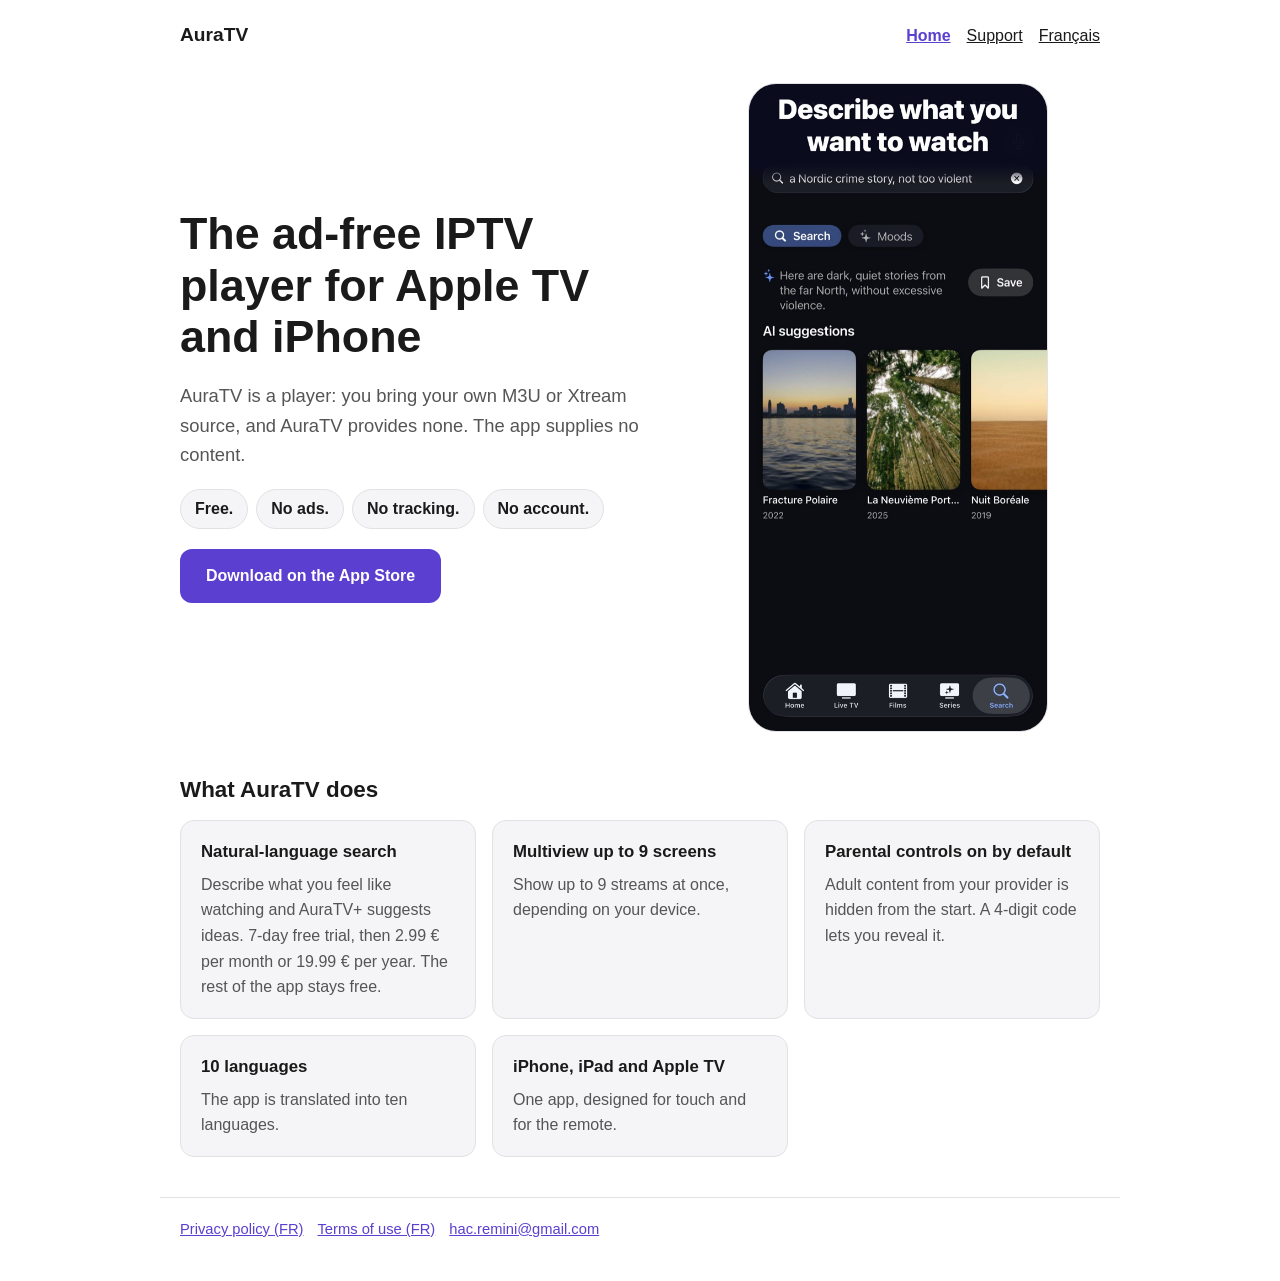
==== en/index.html @ 6ea377ec "feat(site): refondre l'accueil et ajouter la version anglaise" ====
<!doctype html>
<html lang="en"><head><meta charset="utf-8"><meta name="viewport" content="width=device-width, initial-scale=1">
<title>AuraTV: ad-free IPTV player for Apple TV and iPhone</title>
<meta name="description" content="AuraTV is a free IPTV player with no ads, no tracking and no account, for iPhone, iPad and Apple TV. You bring your own M3U or Xtream source.">
<link rel="canonical" href="https://oummas.github.io/auratv-site/en/">
<link rel="alternate" hreflang="fr" href="https://oummas.github.io/auratv-site/"><link rel="alternate" hreflang="en" href="https://oummas.github.io/auratv-site/en/"><link rel="alternate" hreflang="x-default" href="https://oummas.github.io/auratv-site/">
<meta property="og:type" content="website"><meta property="og:title" content="AuraTV: ad-free IPTV player for Apple TV and iPhone"><meta property="og:description" content="AuraTV is a free IPTV player with no ads, no tracking and no account, for iPhone, iPad and Apple TV. You bring your own M3U or Xtream source."><meta property="og:url" content="https://oummas.github.io/auratv-site/en/"><meta property="og:locale" content="en_US"><meta name="twitter:card" content="summary">
<link rel="stylesheet" href="../style.css">
</head><body>
<a class="skip" href="#main">Skip to content</a>
<header class="top"><a class="brand" href="./">AuraTV</a>
<nav aria-label="Navigation"><a href="./" aria-current="page">Home</a><a href="support.html">Support</a><a href="../index.html" hreflang="fr" lang="fr">Français</a></nav></header>
<main id="main">
<section class="hero"><div>
<h1>The ad-free IPTV player for Apple TV and iPhone</h1>
<p class="lead">AuraTV is a player: you bring your own M3U or Xtream source, and AuraTV provides none. The app supplies no content.</p>
<ul class="promises"><li>Free.</li><li>No ads.</li><li>No tracking.</li><li>No account.</li></ul>
<a class="btn" href="https://apps.apple.com/app/id6801504178">Download on the App Store</a>
</div><img src="../img/en-02-recherche-ia.jpg" width="540" height="1173" alt="Natural-language search in AuraTV, showing demo titles"></section>
<h2>What AuraTV does</h2><div class="grid"><div class="card"><h3>Natural-language search</h3><p>Describe what you feel like watching and AuraTV+ suggests ideas. 7-day free trial, then 2.99 € per month or 19.99 € per year. The rest of the app stays free.</p></div><div class="card"><h3>Multiview up to 9 screens</h3><p>Show up to 9 streams at once, depending on your device.</p></div><div class="card"><h3>Parental controls on by default</h3><p>Adult content from your provider is hidden from the start. A 4-digit code lets you reveal it.</p></div><div class="card"><h3>10 languages</h3><p>The app is translated into ten languages.</p></div><div class="card"><h3>iPhone, iPad and Apple TV</h3><p>One app, designed for touch and for the remote.</p></div></div>
</main><footer><a href="../confidentialite.html" hreflang="fr">Privacy policy (FR)</a><a href="../cgu.html" hreflang="fr">Terms of use (FR)</a><a href="mailto:hac.remini@gmail.com">hac.remini@gmail.com</a></footer></body></html>
---- style.css ----
:root{color-scheme:light dark;--bg:#fff;--fg:#1a1a1a;--muted:#555;--card:#f5f5f7;--border:#e2e2e5;--accent:#5b3fd0;--on-accent:#fff}
@media (prefers-color-scheme:dark){:root{--bg:#0f0f13;--fg:#f2f2f4;--muted:#a8a8b3;--card:#1a1a20;--border:#2a2a32;--accent:#a78bfa;--on-accent:#12101c}}
*{box-sizing:border-box}
html{-webkit-text-size-adjust:100%}
body{margin:0;background:var(--bg);color:var(--fg);font:1rem/1.6 -apple-system,BlinkMacSystemFont,"Segoe UI",Roboto,Helvetica,Arial,sans-serif}
a{color:var(--accent)}
a:focus-visible,summary:focus-visible{outline:3px solid var(--accent);outline-offset:3px;border-radius:6px}
.skip{position:absolute;left:-999px}
.skip:focus{left:12px;top:12px;background:var(--card);padding:8px 12px;border-radius:8px;z-index:9}
header.top,main,footer{max-width:960px;margin:0 auto;padding-left:20px;padding-right:20px}
header.top{display:flex;justify-content:space-between;align-items:center;gap:12px;flex-wrap:wrap;padding-top:20px;padding-bottom:8px}
.brand{font-weight:700;font-size:1.2rem;color:var(--fg);text-decoration:none}
nav a{margin-left:16px;color:var(--fg)}
nav a[aria-current="page"]{color:var(--accent);font-weight:600}
main{padding-top:24px;padding-bottom:40px}
h1{font-size:clamp(1.9rem,5vw,2.8rem);line-height:1.15;margin:0 0 16px}
h2{font-size:1.4rem;margin:40px 0 12px}
h3{font-size:1.05rem;margin:0 0 6px}
.lead{font-size:1.15rem;color:var(--muted);max-width:40em}
.hero{display:grid;gap:32px;align-items:center;grid-template-columns:1.2fr 1fr}
.hero img{width:100%;max-width:300px;height:auto;justify-self:center;border-radius:28px;border:1px solid var(--border)}
.btn{display:inline-block;margin:20px 0 4px;padding:14px 26px;border-radius:12px;background:var(--accent);color:var(--on-accent);font-weight:600;text-decoration:none}
.btn:hover{filter:brightness(1.08)}
.promises{list-style:none;padding:0;margin:20px 0 0;display:flex;flex-wrap:wrap;gap:8px}
.promises li{padding:6px 14px;border:1px solid var(--border);background:var(--card);border-radius:999px;font-weight:600;margin:0}
.grid{display:grid;gap:16px;grid-template-columns:repeat(auto-fit,minmax(250px,1fr))}
.card{background:var(--card);border:1px solid var(--border);border-radius:14px;padding:18px 20px}
.card p{margin:0;color:var(--muted)}
details{background:var(--card);border:1px solid var(--border);border-radius:12px;padding:14px 18px;margin:0 0 12px}
summary{cursor:pointer;font-weight:600}
details p{margin:10px 0 0;color:var(--muted)}
footer{border-top:1px solid var(--border);padding-top:20px;padding-bottom:40px;color:var(--muted);font-size:.92rem}
footer a{margin-right:14px}
@media (max-width:720px){.hero{grid-template-columns:1fr}nav a{margin:0 14px 0 0}}
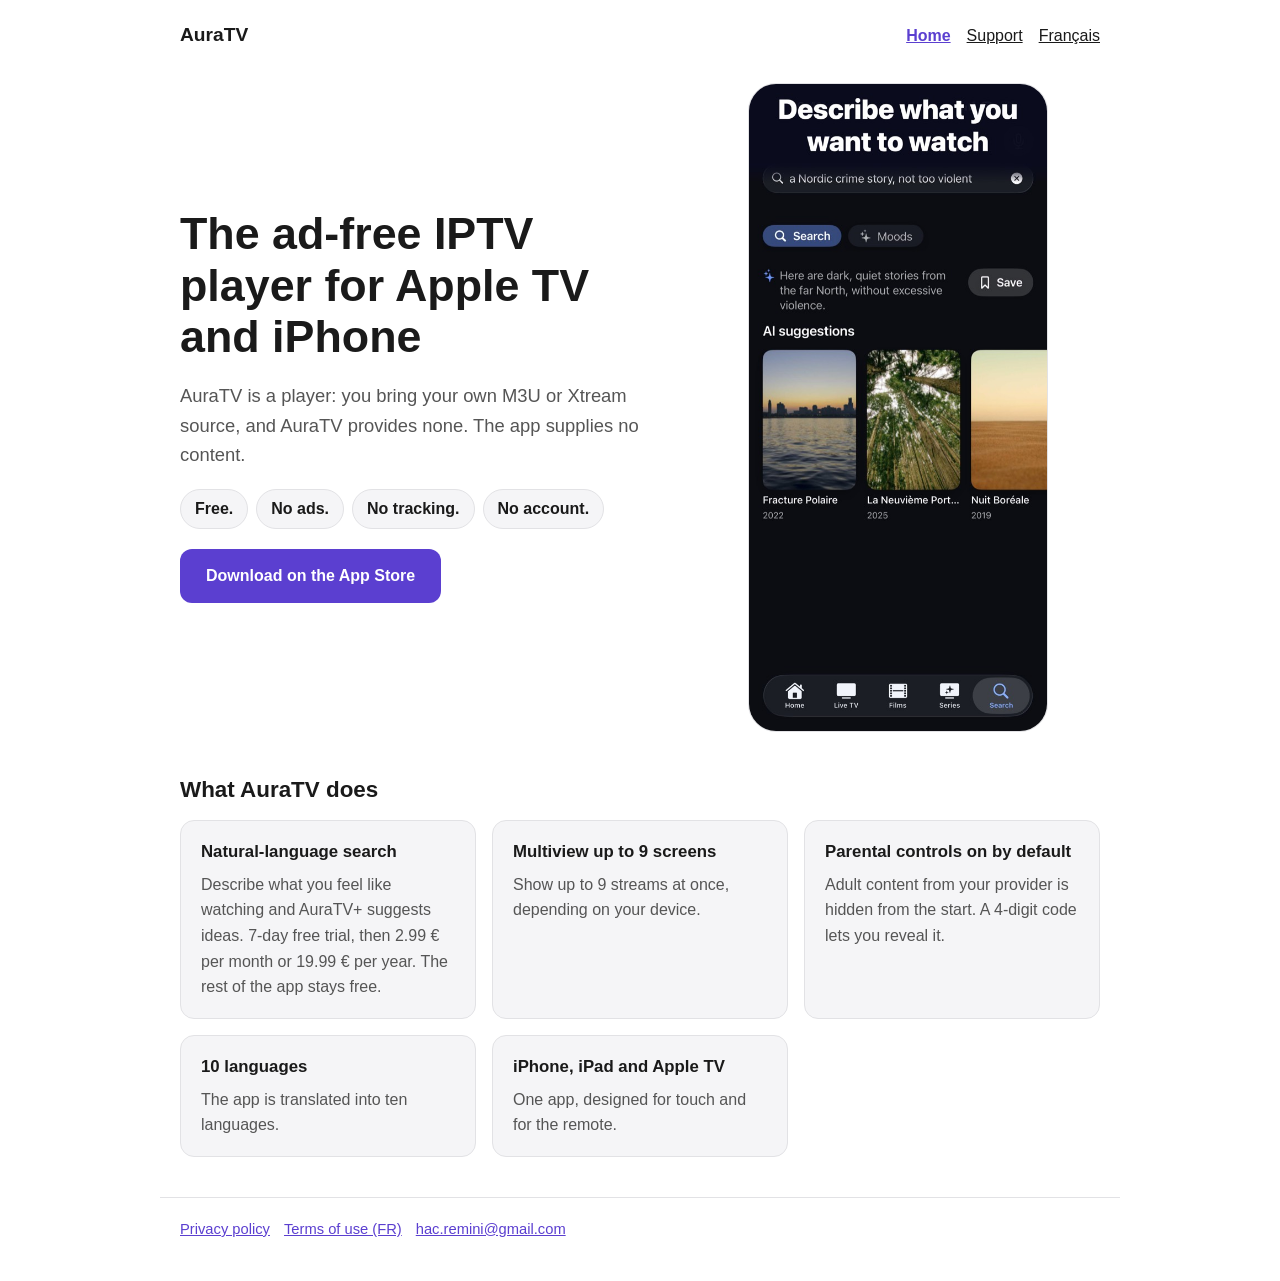
==== commit 4063c132: "feat(confidentialite): ajouter les statistiques anonymes et la version anglaise" ====
--- a/en/index.html
+++ b/en/index.html
@@ -18,4 +18,4 @@
 <a class="btn" href="https://apps.apple.com/app/id6801504178">Download on the App Store</a>
 </div><img src="../img/en-02-recherche-ia.jpg" width="540" height="1173" alt="Natural-language search in AuraTV, showing demo titles"></section>
 <h2>What AuraTV does</h2><div class="grid"><div class="card"><h3>Natural-language search</h3><p>Describe what you feel like watching and AuraTV+ suggests ideas. 7-day free trial, then 2.99 € per month or 19.99 € per year. The rest of the app stays free.</p></div><div class="card"><h3>Multiview up to 9 screens</h3><p>Show up to 9 streams at once, depending on your device.</p></div><div class="card"><h3>Parental controls on by default</h3><p>Adult content from your provider is hidden from the start. A 4-digit code lets you reveal it.</p></div><div class="card"><h3>10 languages</h3><p>The app is translated into ten languages.</p></div><div class="card"><h3>iPhone, iPad and Apple TV</h3><p>One app, designed for touch and for the remote.</p></div></div>
-</main><footer><a href="../confidentialite.html" hreflang="fr">Privacy policy (FR)</a><a href="../cgu.html" hreflang="fr">Terms of use (FR)</a><a href="mailto:hac.remini@gmail.com">hac.remini@gmail.com</a></footer></body></html>
+</main><footer><a href="privacy.html">Privacy policy</a><a href="../cgu.html" hreflang="fr">Terms of use (FR)</a><a href="mailto:hac.remini@gmail.com">hac.remini@gmail.com</a></footer></body></html>
